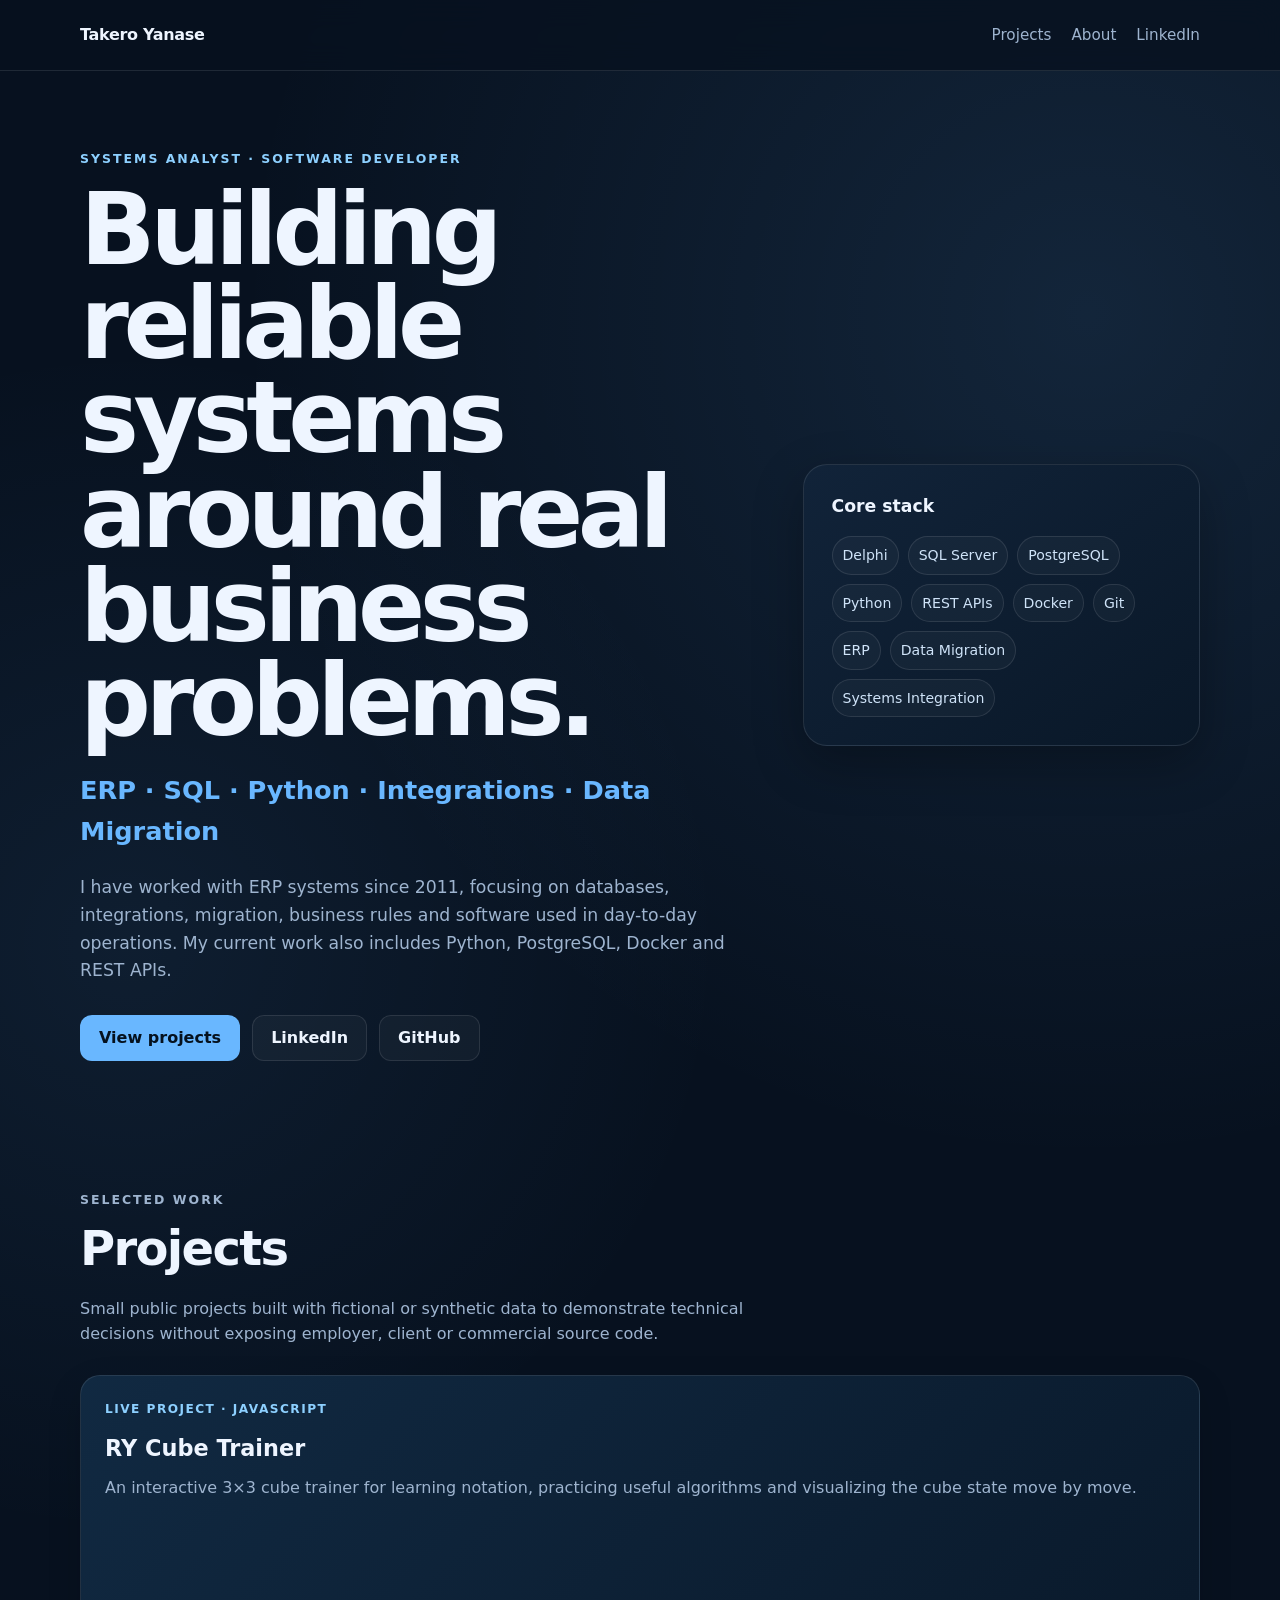
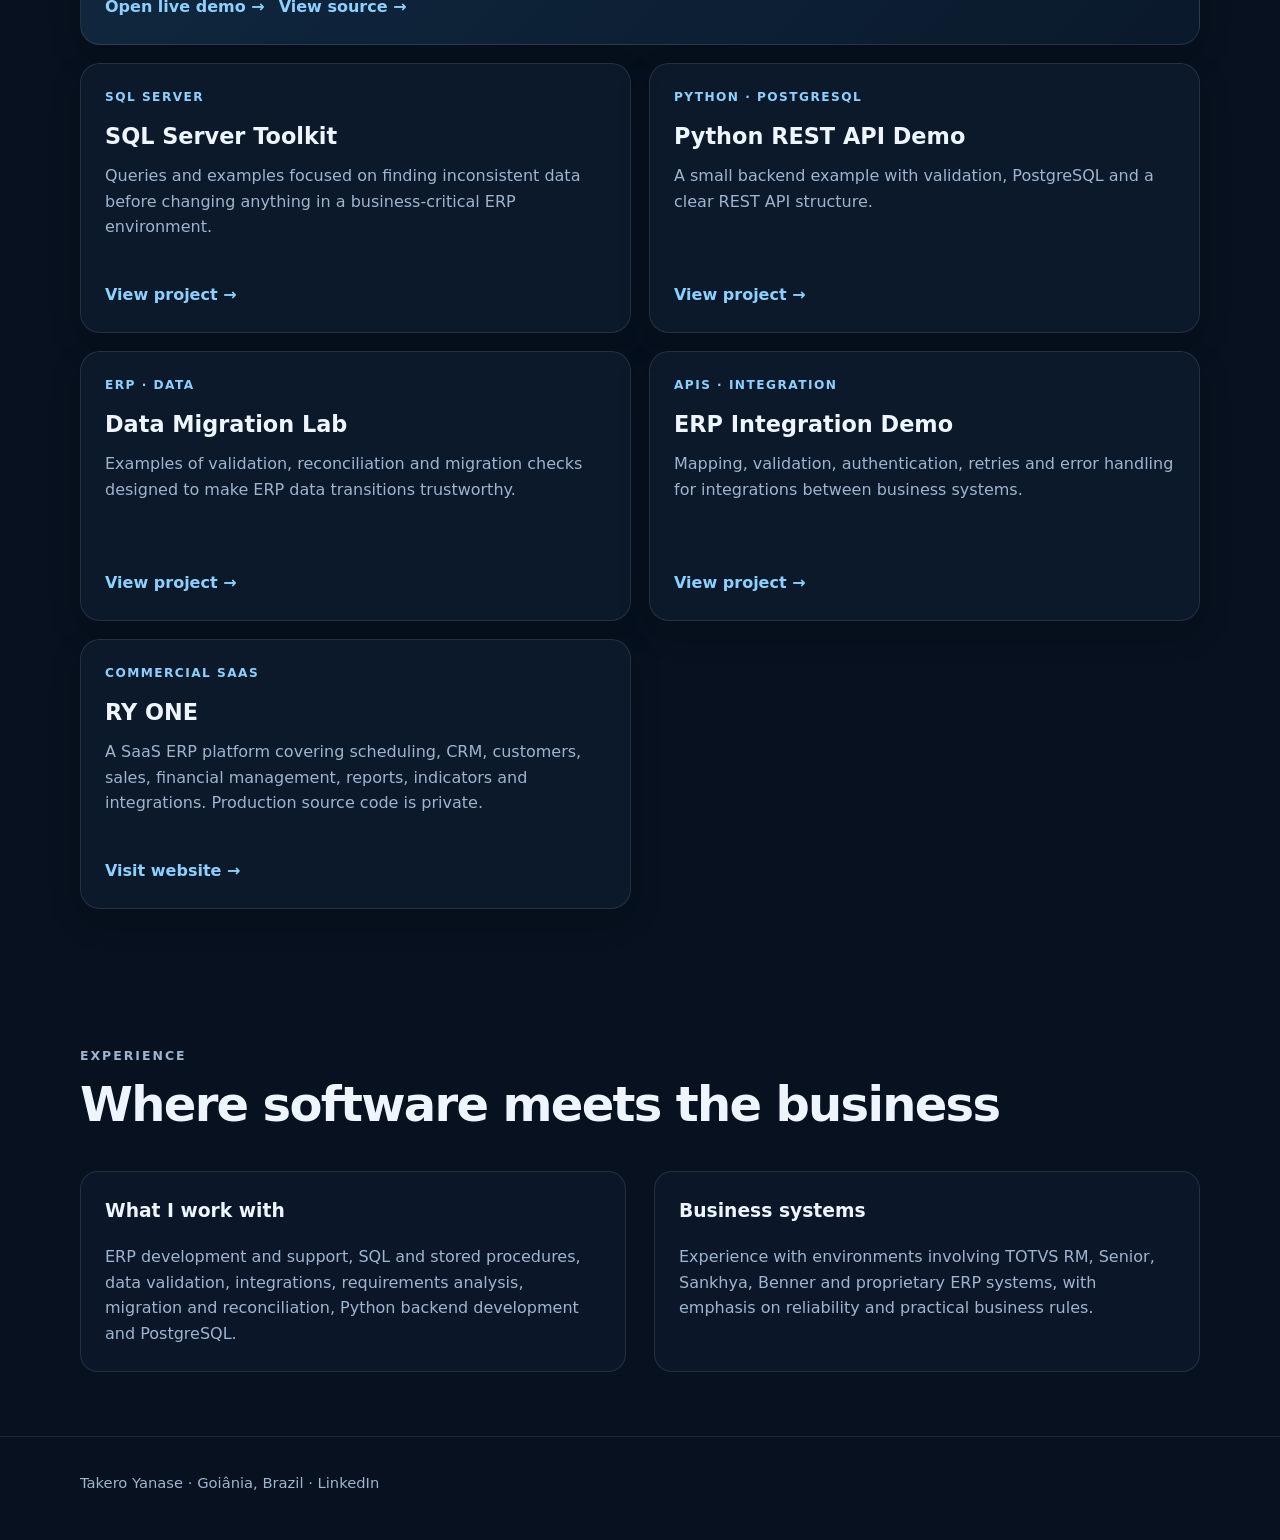
==== portfolio/index.html @ 4b00d8d1 "feat: add professional portfolio landing page" ====
<!DOCTYPE html>
<html lang="en">
<head>
  <meta charset="UTF-8">
  <meta name="viewport" content="width=device-width, initial-scale=1.0">
  <meta name="description" content="Takero Yanase — Systems Analyst and Software Developer. ERP, SQL, Python, integrations, data migration and backend development.">
  <title>Takero Yanase | Software Developer Portfolio</title>
  <style>
    :root {
      --bg: #07111f;
      --surface: #0e1b2d;
      --surface-2: #12243a;
      --text: #eef5ff;
      --muted: #9eb4cf;
      --accent: #69b7ff;
      --accent-2: #8dd0ff;
      --border: rgba(255,255,255,.10);
      --shadow: 0 18px 50px rgba(0,0,0,.28);
    }

    * { box-sizing: border-box; }
    html { scroll-behavior: smooth; }
    body {
      margin: 0;
      font-family: Inter, ui-sans-serif, system-ui, -apple-system, BlinkMacSystemFont, "Segoe UI", sans-serif;
      background:
        radial-gradient(circle at 85% 10%, rgba(105,183,255,.12), transparent 28%),
        radial-gradient(circle at 10% 30%, rgba(105,183,255,.08), transparent 24%),
        var(--bg);
      color: var(--text);
      line-height: 1.6;
    }

    a { color: inherit; text-decoration: none; }
    .wrap { width: min(1120px, calc(100% - 36px)); margin: 0 auto; }

    nav {
      position: sticky;
      top: 0;
      z-index: 10;
      backdrop-filter: blur(14px);
      background: rgba(7,17,31,.78);
      border-bottom: 1px solid var(--border);
    }

    .nav-inner {
      min-height: 70px;
      display: flex;
      align-items: center;
      justify-content: space-between;
      gap: 20px;
    }

    .brand { font-weight: 800; letter-spacing: -.02em; }
    .nav-links { display: flex; gap: 20px; color: var(--muted); font-size: .95rem; }
    .nav-links a:hover { color: var(--text); }

    .hero {
      min-height: 72vh;
      display: grid;
      grid-template-columns: 1.25fr .75fr;
      align-items: center;
      gap: 60px;
      padding: 78px 0 56px;
    }

    .eyebrow {
      margin: 0 0 14px;
      color: var(--accent-2);
      text-transform: uppercase;
      letter-spacing: .16em;
      font-size: .78rem;
      font-weight: 800;
    }

    h1 {
      margin: 0;
      max-width: 850px;
      font-size: clamp(3rem, 8vw, 6.2rem);
      line-height: .95;
      letter-spacing: -.055em;
    }

    .hero h2 {
      margin: 22px 0 0;
      color: var(--accent);
      font-size: clamp(1.15rem, 2.3vw, 1.6rem);
      font-weight: 700;
    }

    .lead {
      max-width: 760px;
      margin: 22px 0 0;
      color: var(--muted);
      font-size: 1.08rem;
    }

    .actions { display: flex; flex-wrap: wrap; gap: 12px; margin-top: 30px; }
    .btn {
      display: inline-flex;
      align-items: center;
      justify-content: center;
      min-height: 46px;
      padding: 0 18px;
      border-radius: 12px;
      border: 1px solid var(--border);
      font-weight: 750;
      transition: .2s ease;
    }
    .btn.primary { background: var(--accent); color: #05111e; border-color: transparent; }
    .btn.secondary { background: rgba(255,255,255,.035); }
    .btn:hover { transform: translateY(-2px); }

    .profile-card {
      padding: 28px;
      background: linear-gradient(145deg, rgba(18,36,58,.95), rgba(10,24,40,.95));
      border: 1px solid var(--border);
      border-radius: 24px;
      box-shadow: var(--shadow);
    }

    .profile-card h3 { margin: 0 0 16px; font-size: 1.08rem; }
    .skill-list { display: flex; flex-wrap: wrap; gap: 9px; }
    .skill {
      padding: 7px 10px;
      border: 1px solid var(--border);
      border-radius: 999px;
      color: #cfe3f8;
      background: rgba(255,255,255,.03);
      font-size: .88rem;
    }

    section { padding: 64px 0; }
    .section-title { margin-bottom: 28px; }
    .section-title h2 { margin: 0; font-size: clamp(2rem, 4vw, 3rem); letter-spacing: -.035em; }
    .section-title p { margin: 9px 0 0; color: var(--muted); max-width: 720px; }

    .projects {
      display: grid;
      grid-template-columns: repeat(2, minmax(0,1fr));
      gap: 18px;
    }

    .project {
      display: flex;
      flex-direction: column;
      min-height: 270px;
      padding: 24px;
      border: 1px solid var(--border);
      border-radius: 20px;
      background: rgba(14,27,45,.88);
      box-shadow: 0 12px 34px rgba(0,0,0,.14);
      transition: .2s ease;
    }
    .project:hover { transform: translateY(-4px); border-color: rgba(105,183,255,.34); }
    .project.featured { grid-column: span 2; background: linear-gradient(135deg, rgba(17,42,67,.98), rgba(10,26,44,.98)); }
    .project .tag { color: var(--accent-2); font-size: .76rem; font-weight: 800; text-transform: uppercase; letter-spacing: .12em; }
    .project h3 { margin: 12px 0 8px; font-size: 1.4rem; }
    .project p { margin: 0; color: var(--muted); }
    .project-links { margin-top: auto; padding-top: 22px; display: flex; flex-wrap: wrap; gap: 14px; }
    .project-links a { color: var(--accent-2); font-weight: 750; }

    .about-grid { display: grid; grid-template-columns: 1fr 1fr; gap: 28px; }
    .about-card {
      padding: 24px;
      border-radius: 18px;
      border: 1px solid var(--border);
      background: rgba(14,27,45,.72);
    }
    .about-card h3 { margin-top: 0; }
    .about-card p { margin-bottom: 0; color: var(--muted); }

    footer {
      padding: 34px 0 46px;
      border-top: 1px solid var(--border);
      color: var(--muted);
      font-size: .92rem;
    }

    @media (max-width: 820px) {
      .hero { grid-template-columns: 1fr; min-height: auto; padding-top: 58px; gap: 34px; }
      .projects, .about-grid { grid-template-columns: 1fr; }
      .project.featured { grid-column: auto; }
      .nav-links a:nth-child(2) { display: none; }
    }
  </style>
</head>
<body>
  <nav>
    <div class="wrap nav-inner">
      <a class="brand" href="#top">Takero Yanase</a>
      <div class="nav-links">
        <a href="#projects">Projects</a>
        <a href="#about">About</a>
        <a href="https://linkedin.com/in/takero-yanase" target="_blank" rel="noopener">LinkedIn</a>
      </div>
    </div>
  </nav>

  <main id="top">
    <div class="wrap hero">
      <div>
        <p class="eyebrow">Systems Analyst · Software Developer</p>
        <h1>Building reliable systems around real business problems.</h1>
        <h2>ERP · SQL · Python · Integrations · Data Migration</h2>
        <p class="lead">I have worked with ERP systems since 2011, focusing on databases, integrations, migration, business rules and software used in day-to-day operations. My current work also includes Python, PostgreSQL, Docker and REST APIs.</p>
        <div class="actions">
          <a class="btn primary" href="#projects">View projects</a>
          <a class="btn secondary" href="https://linkedin.com/in/takero-yanase" target="_blank" rel="noopener">LinkedIn</a>
          <a class="btn secondary" href="https://github.com/obake157" target="_blank" rel="noopener">GitHub</a>
        </div>
      </div>

      <aside class="profile-card">
        <h3>Core stack</h3>
        <div class="skill-list">
          <span class="skill">Delphi</span>
          <span class="skill">SQL Server</span>
          <span class="skill">PostgreSQL</span>
          <span class="skill">Python</span>
          <span class="skill">REST APIs</span>
          <span class="skill">Docker</span>
          <span class="skill">Git</span>
          <span class="skill">ERP</span>
          <span class="skill">Data Migration</span>
          <span class="skill">Systems Integration</span>
        </div>
      </aside>
    </div>

    <section id="projects">
      <div class="wrap">
        <div class="section-title">
          <p class="eyebrow">Selected work</p>
          <h2>Projects</h2>
          <p>Small public projects built with fictional or synthetic data to demonstrate technical decisions without exposing employer, client or commercial source code.</p>
        </div>

        <div class="projects">
          <article class="project featured">
            <span class="tag">Live project · JavaScript</span>
            <h3>RY Cube Trainer</h3>
            <p>An interactive 3×3 cube trainer for learning notation, practicing useful algorithms and visualizing the cube state move by move.</p>
            <div class="project-links">
              <a href="./ry-cube-trainer/">Open live demo →</a>
              <a href="https://github.com/obake157/obake157/tree/main/portfolio/ry-cube-trainer" target="_blank" rel="noopener">View source →</a>
            </div>
          </article>

          <article class="project">
            <span class="tag">SQL Server</span>
            <h3>SQL Server Toolkit</h3>
            <p>Queries and examples focused on finding inconsistent data before changing anything in a business-critical ERP environment.</p>
            <div class="project-links"><a href="https://github.com/obake157/obake157/tree/main/portfolio/sql-server-toolkit" target="_blank" rel="noopener">View project →</a></div>
          </article>

          <article class="project">
            <span class="tag">Python · PostgreSQL</span>
            <h3>Python REST API Demo</h3>
            <p>A small backend example with validation, PostgreSQL and a clear REST API structure.</p>
            <div class="project-links"><a href="https://github.com/obake157/obake157/tree/main/portfolio/python-rest-api-demo" target="_blank" rel="noopener">View project →</a></div>
          </article>

          <article class="project">
            <span class="tag">ERP · Data</span>
            <h3>Data Migration Lab</h3>
            <p>Examples of validation, reconciliation and migration checks designed to make ERP data transitions trustworthy.</p>
            <div class="project-links"><a href="https://github.com/obake157/obake157/tree/main/portfolio/data-migration-lab" target="_blank" rel="noopener">View project →</a></div>
          </article>

          <article class="project">
            <span class="tag">APIs · Integration</span>
            <h3>ERP Integration Demo</h3>
            <p>Mapping, validation, authentication, retries and error handling for integrations between business systems.</p>
            <div class="project-links"><a href="https://github.com/obake157/obake157/tree/main/portfolio/erp-integration-demo" target="_blank" rel="noopener">View project →</a></div>
          </article>

          <article class="project">
            <span class="tag">Commercial SaaS</span>
            <h3>RY ONE</h3>
            <p>A SaaS ERP platform covering scheduling, CRM, customers, sales, financial management, reports, indicators and integrations. Production source code is private.</p>
            <div class="project-links"><a href="https://one.rytecnologia.com.br/" target="_blank" rel="noopener">Visit website →</a></div>
          </article>
        </div>
      </div>
    </section>

    <section id="about">
      <div class="wrap">
        <div class="section-title">
          <p class="eyebrow">Experience</p>
          <h2>Where software meets the business</h2>
        </div>
        <div class="about-grid">
          <div class="about-card">
            <h3>What I work with</h3>
            <p>ERP development and support, SQL and stored procedures, data validation, integrations, requirements analysis, migration and reconciliation, Python backend development and PostgreSQL.</p>
          </div>
          <div class="about-card">
            <h3>Business systems</h3>
            <p>Experience with environments involving TOTVS RM, Senior, Sankhya, Benner and proprietary ERP systems, with emphasis on reliability and practical business rules.</p>
          </div>
        </div>
      </div>
    </section>
  </main>

  <footer>
    <div class="wrap">Takero Yanase · Goiânia, Brazil · <a href="https://linkedin.com/in/takero-yanase" target="_blank" rel="noopener">LinkedIn</a></div>
  </footer>
</body>
</html>
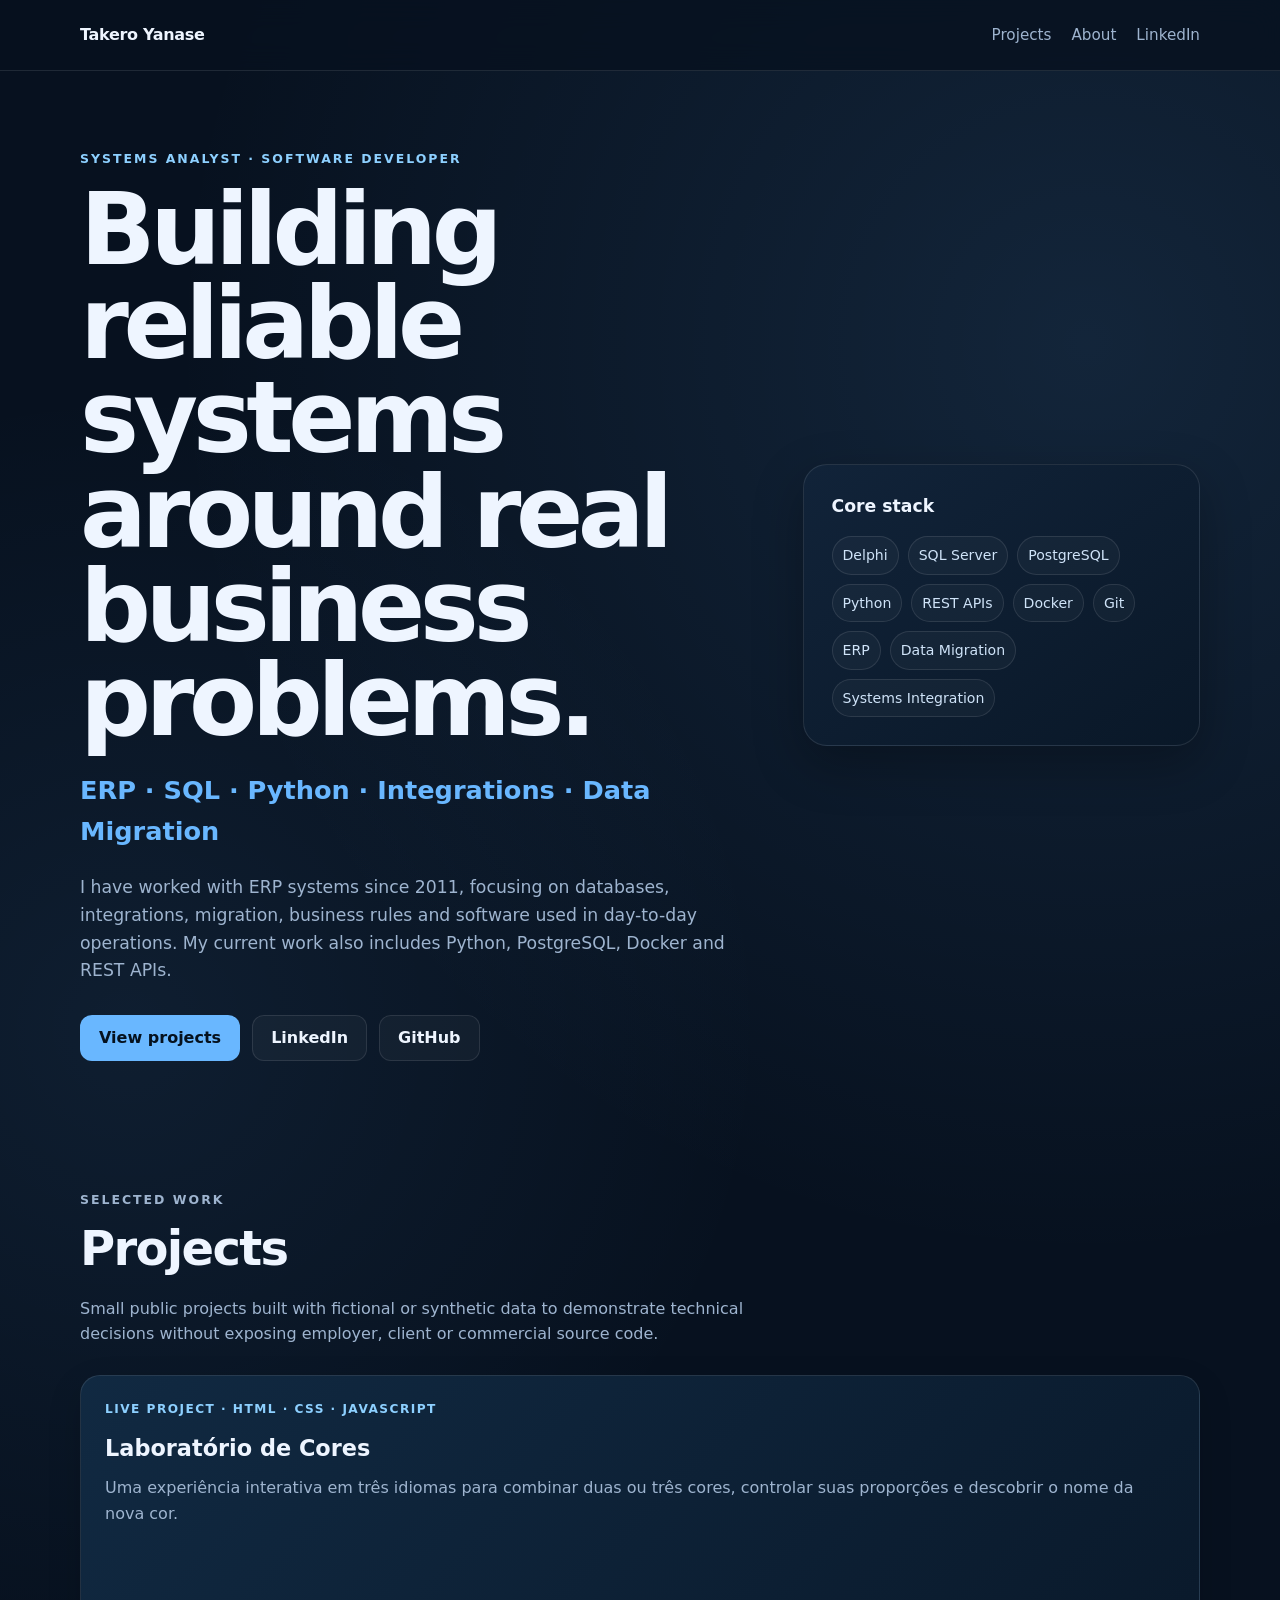
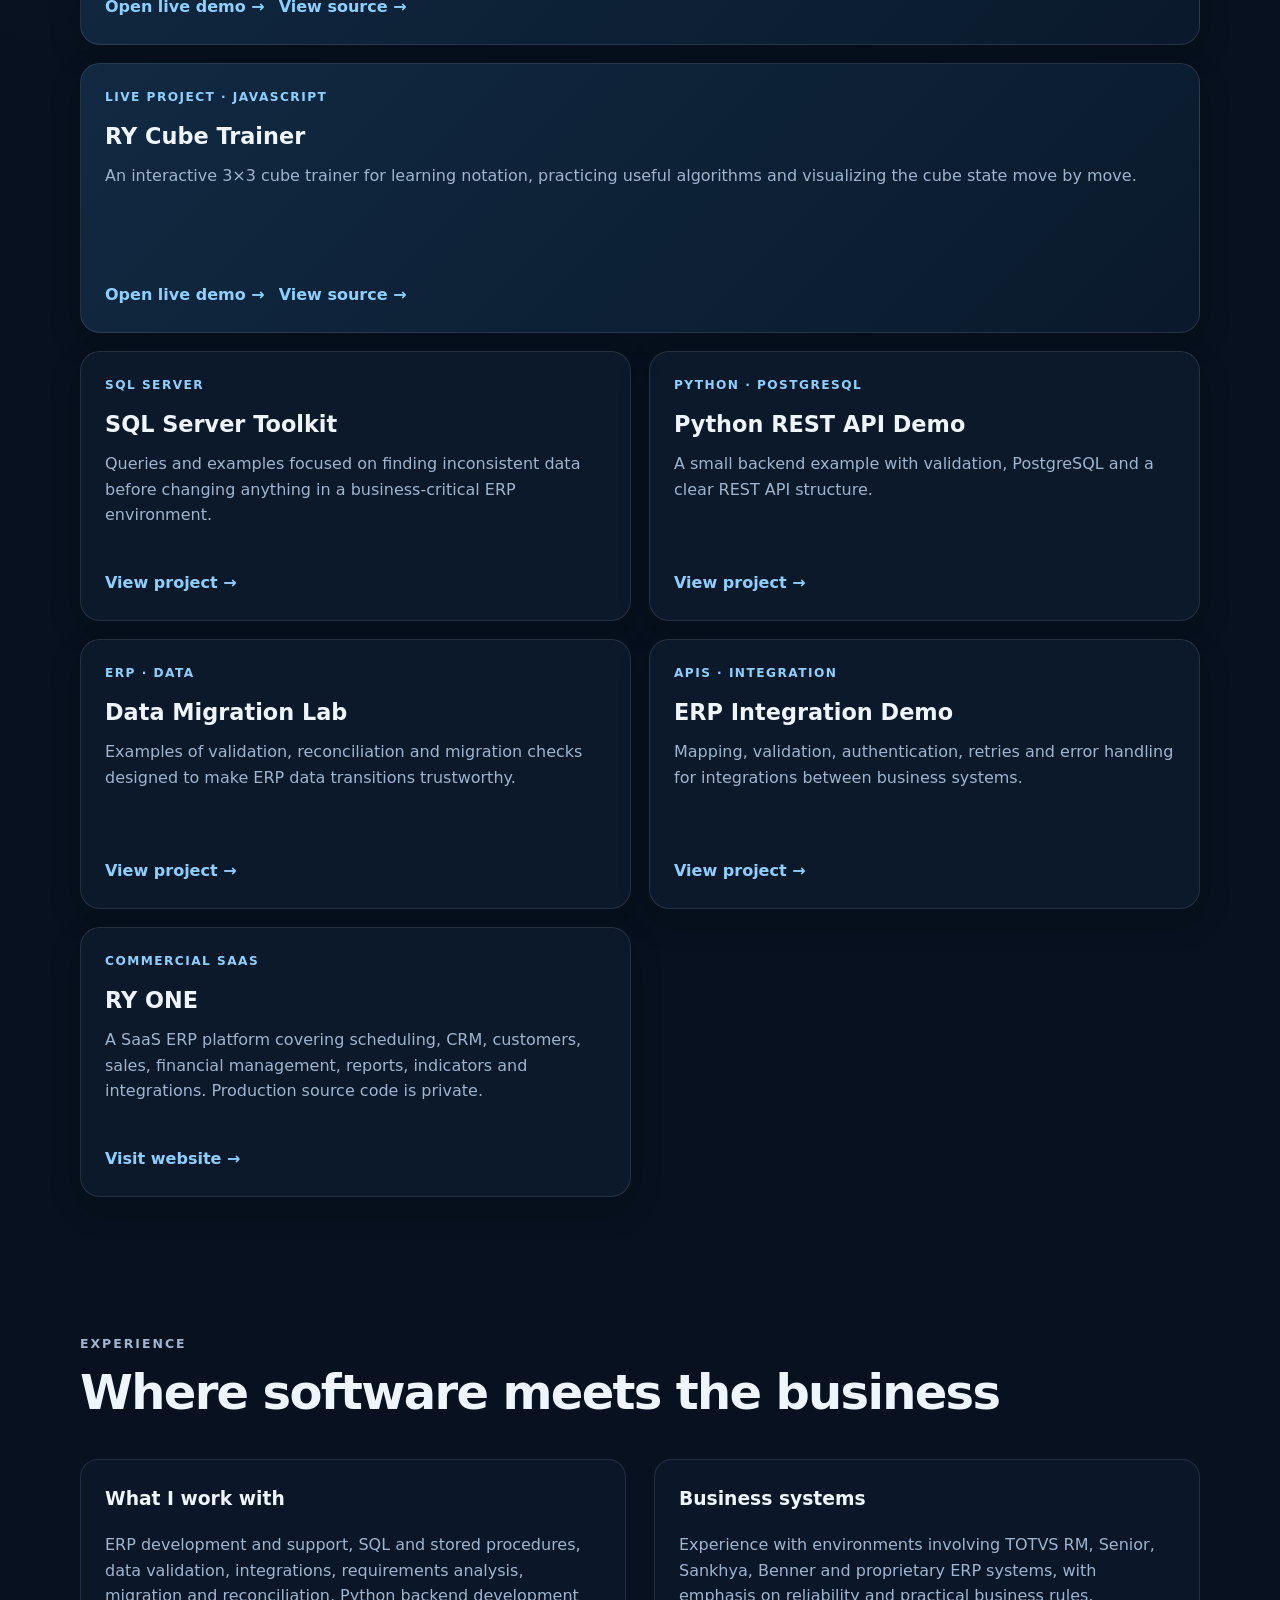
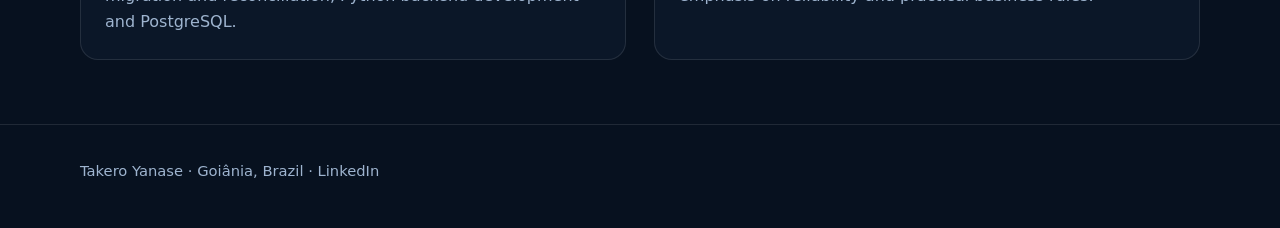
==== commit 5df5f829: "feat: add multilingual color mixing laboratory" ====
--- a/portfolio/index.html
+++ b/portfolio/index.html
@@ -238,6 +238,16 @@
 
         <div class="projects">
           <article class="project featured">
+            <span class="tag">Live project · HTML · CSS · JavaScript</span>
+            <h3>Laboratório de Cores</h3>
+            <p>Uma experiência interativa em três idiomas para combinar duas ou três cores, controlar suas proporções e descobrir o nome da nova cor.</p>
+            <div class="project-links">
+              <a href="./laboratorio-de-cores/">Open live demo →</a>
+              <a href="https://github.com/obake157/obake157/tree/main/portfolio/laboratorio-de-cores" target="_blank" rel="noopener">View source →</a>
+            </div>
+          </article>
+
+          <article class="project featured">
             <span class="tag">Live project · JavaScript</span>
             <h3>RY Cube Trainer</h3>
             <p>An interactive 3×3 cube trainer for learning notation, practicing useful algorithms and visualizing the cube state move by move.</p>
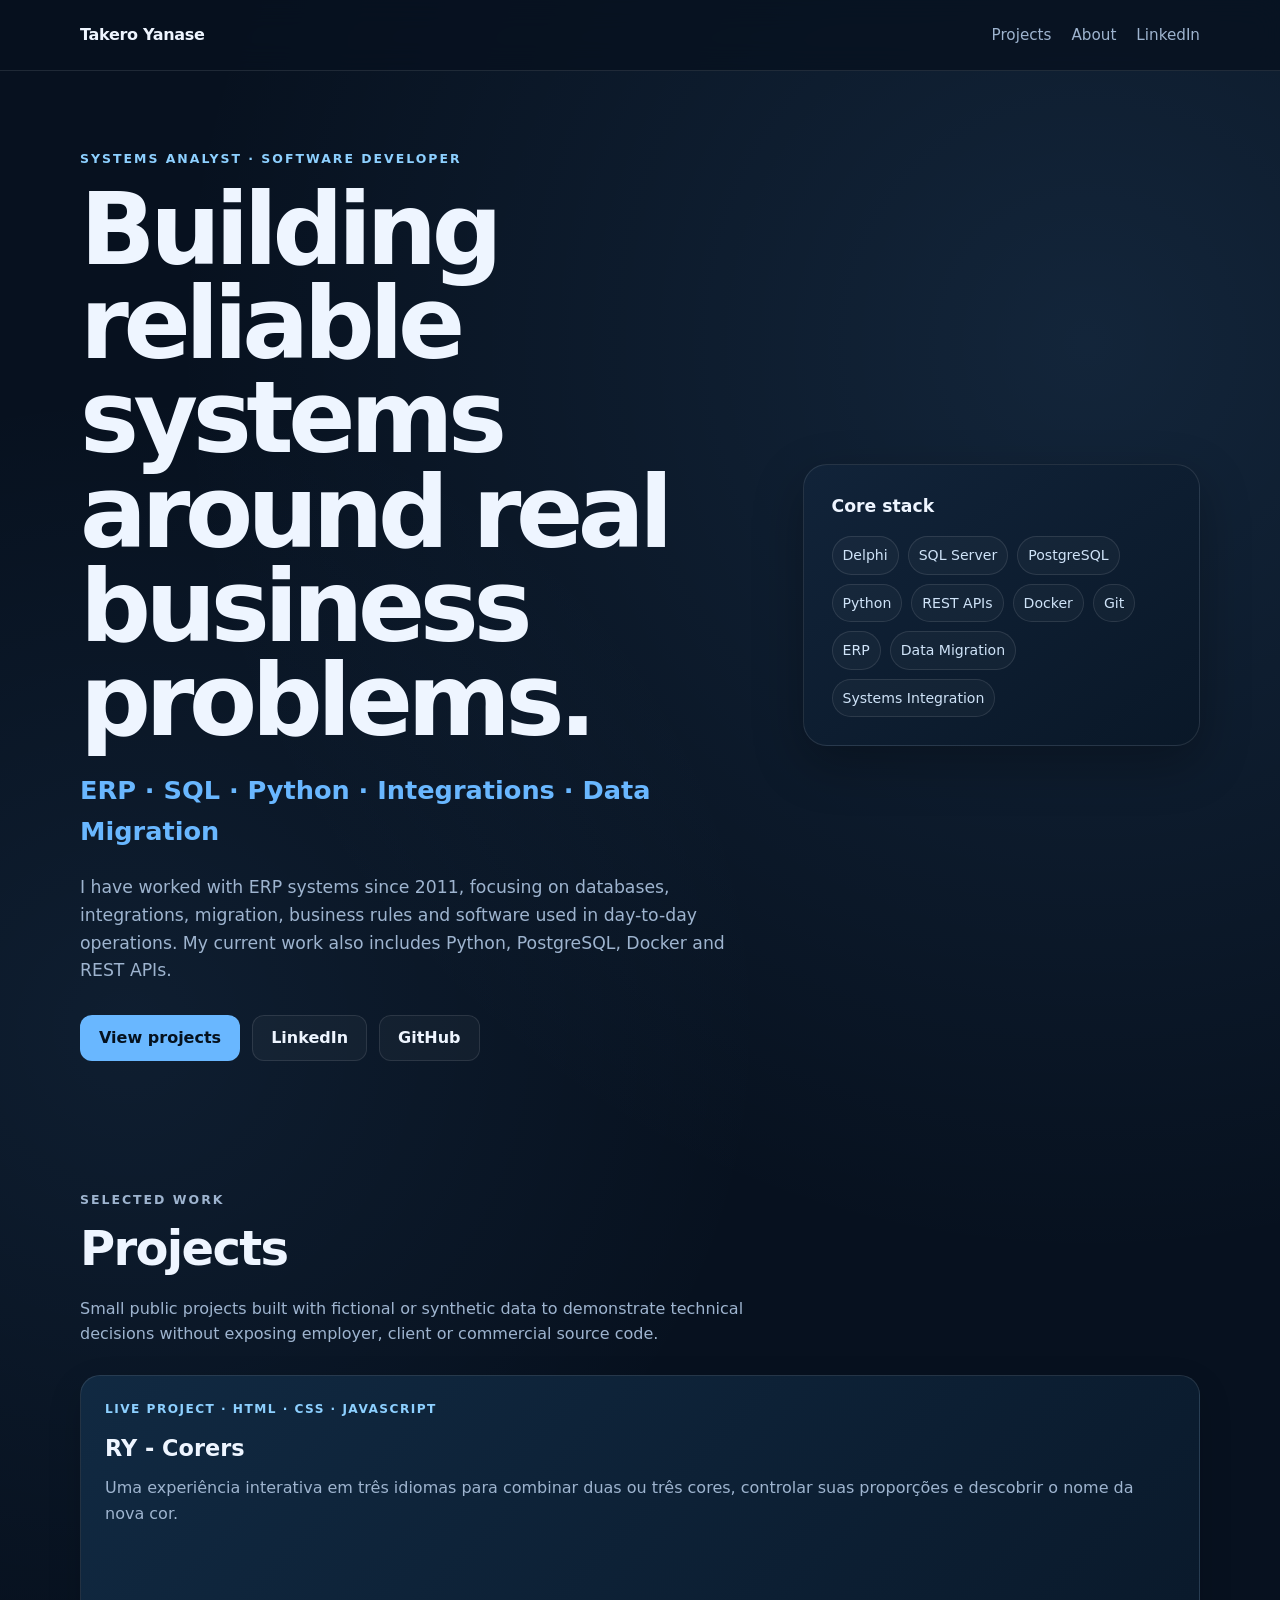
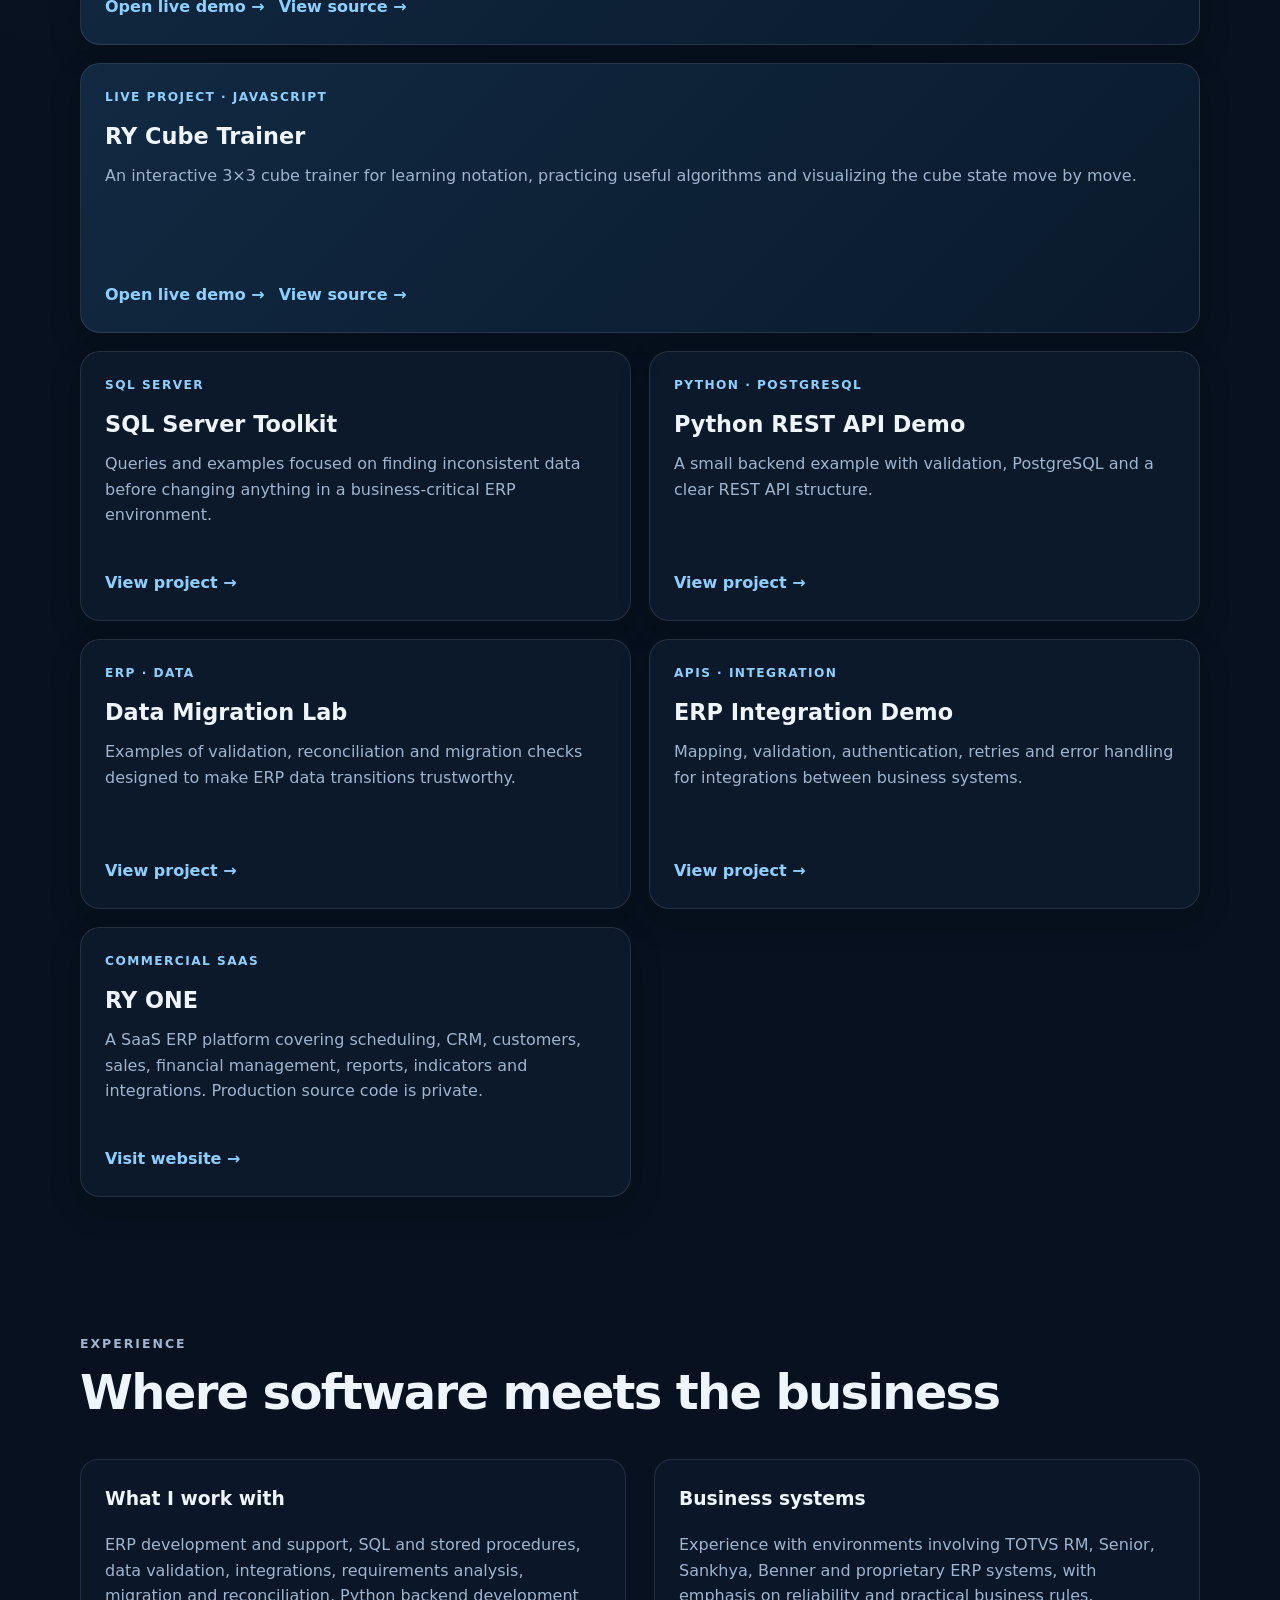
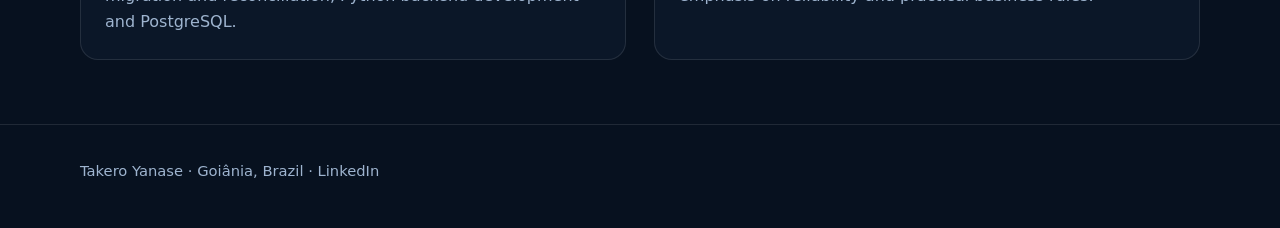
==== commit b1ab40e7: "feat: improve RY Corers color selection" ====
--- a/portfolio/index.html
+++ b/portfolio/index.html
@@ -239,7 +239,7 @@
         <div class="projects">
           <article class="project featured">
             <span class="tag">Live project · HTML · CSS · JavaScript</span>
-            <h3>Laboratório de Cores</h3>
+            <h3>RY - Corers</h3>
             <p>Uma experiência interativa em três idiomas para combinar duas ou três cores, controlar suas proporções e descobrir o nome da nova cor.</p>
             <div class="project-links">
               <a href="./laboratorio-de-cores/">Open live demo →</a>
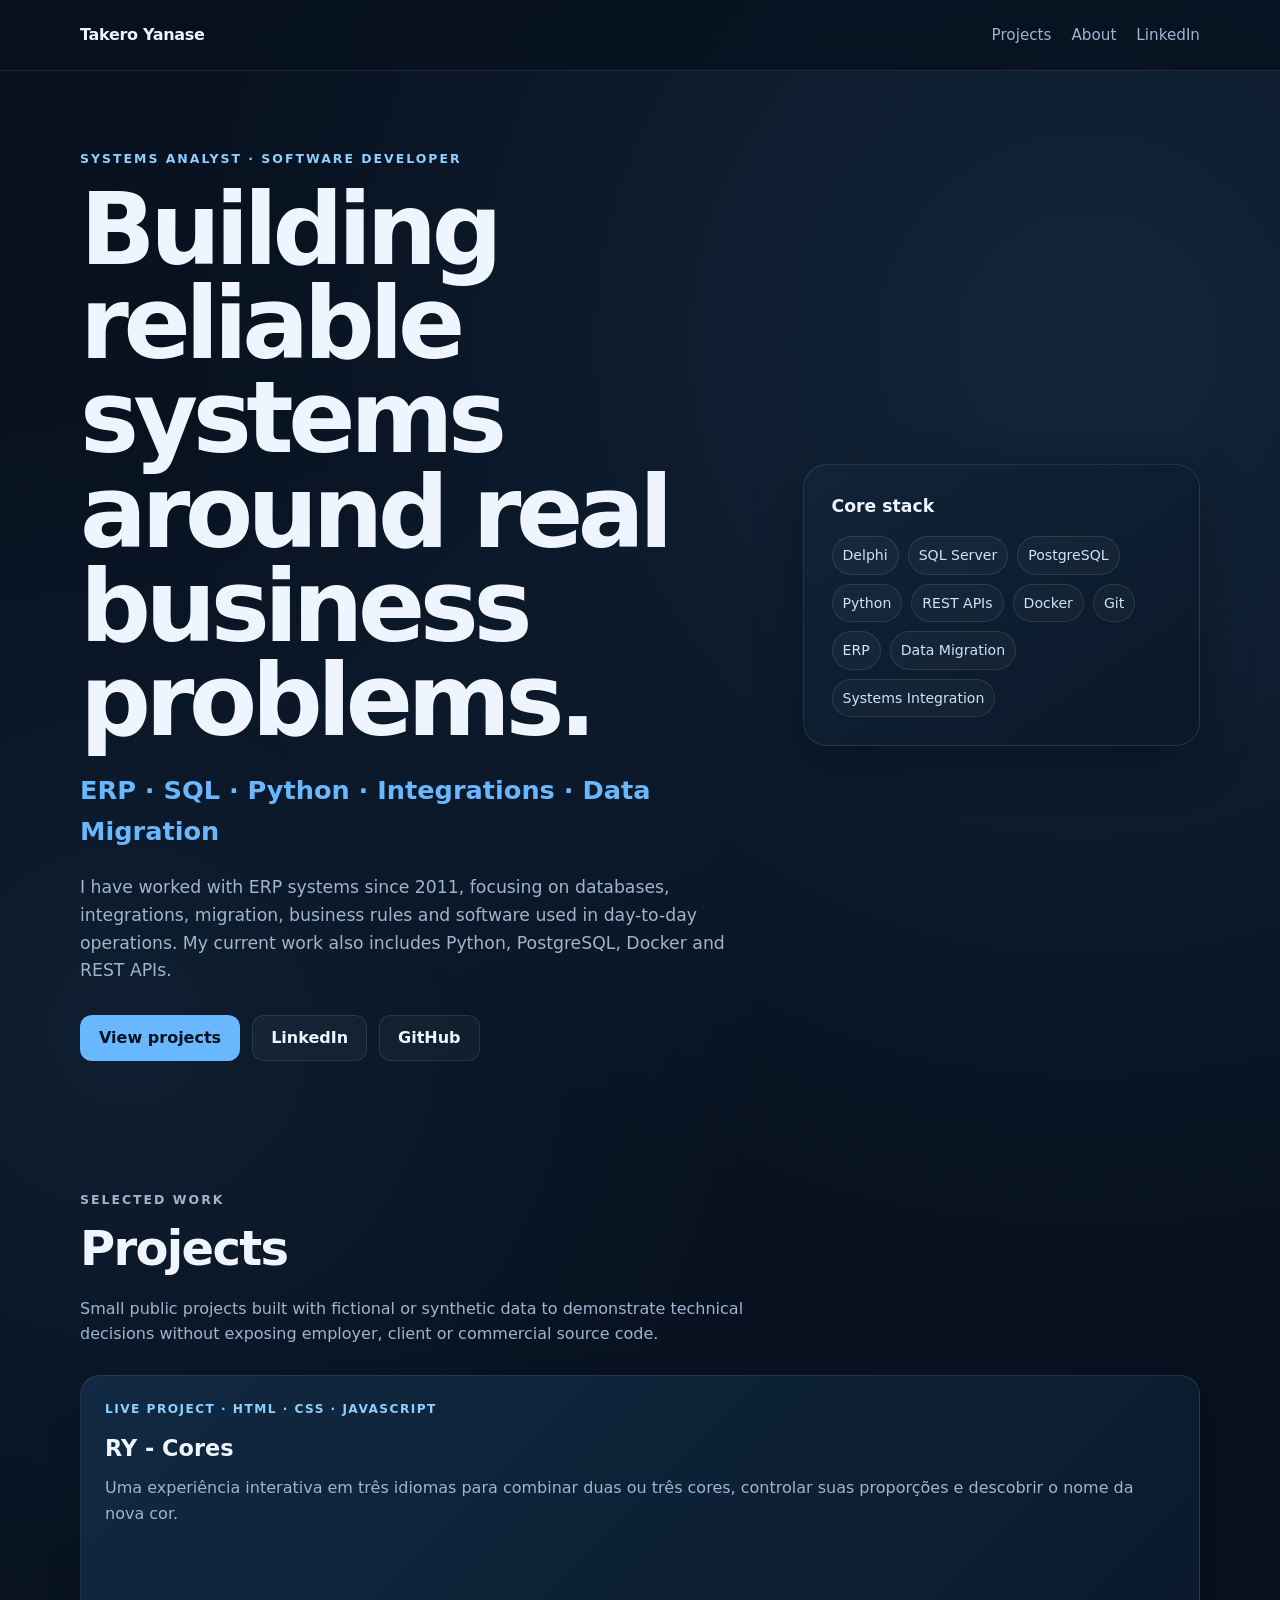
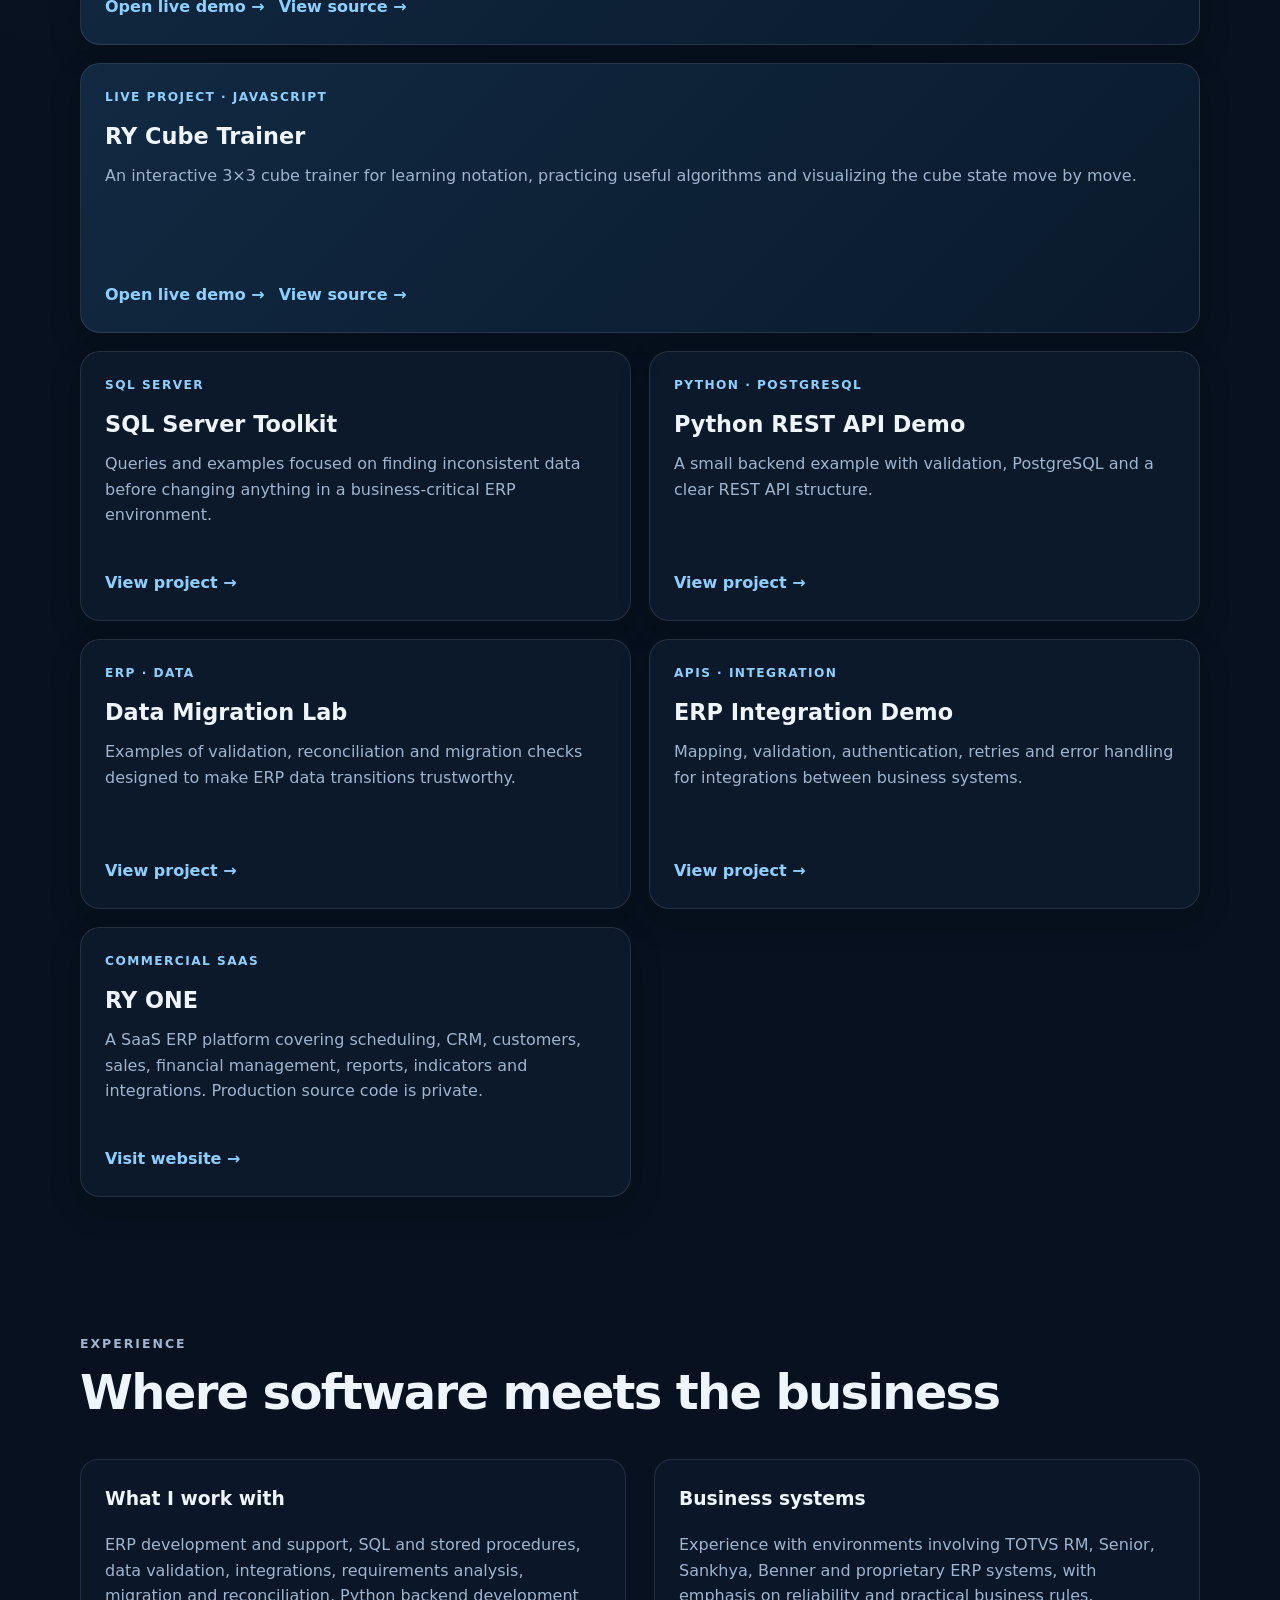
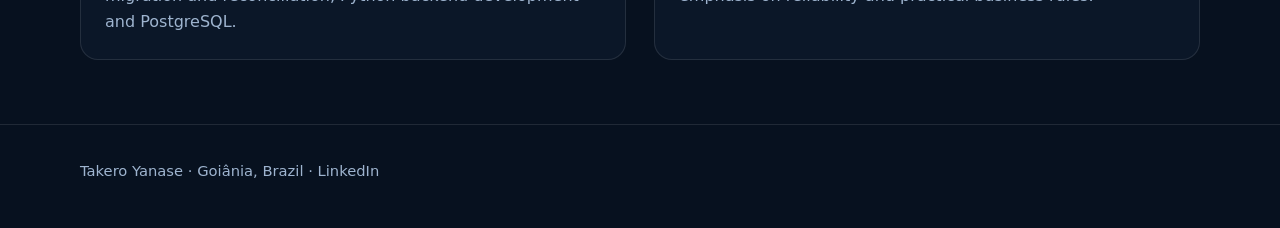
==== commit b7e62f08: "fix: rename color tool to RY Cores" ====
--- a/portfolio/index.html
+++ b/portfolio/index.html
@@ -239,7 +239,7 @@
         <div class="projects">
           <article class="project featured">
             <span class="tag">Live project · HTML · CSS · JavaScript</span>
-            <h3>RY - Corers</h3>
+            <h3>RY - Cores</h3>
             <p>Uma experiência interativa em três idiomas para combinar duas ou três cores, controlar suas proporções e descobrir o nome da nova cor.</p>
             <div class="project-links">
               <a href="./laboratorio-de-cores/">Open live demo →</a>
